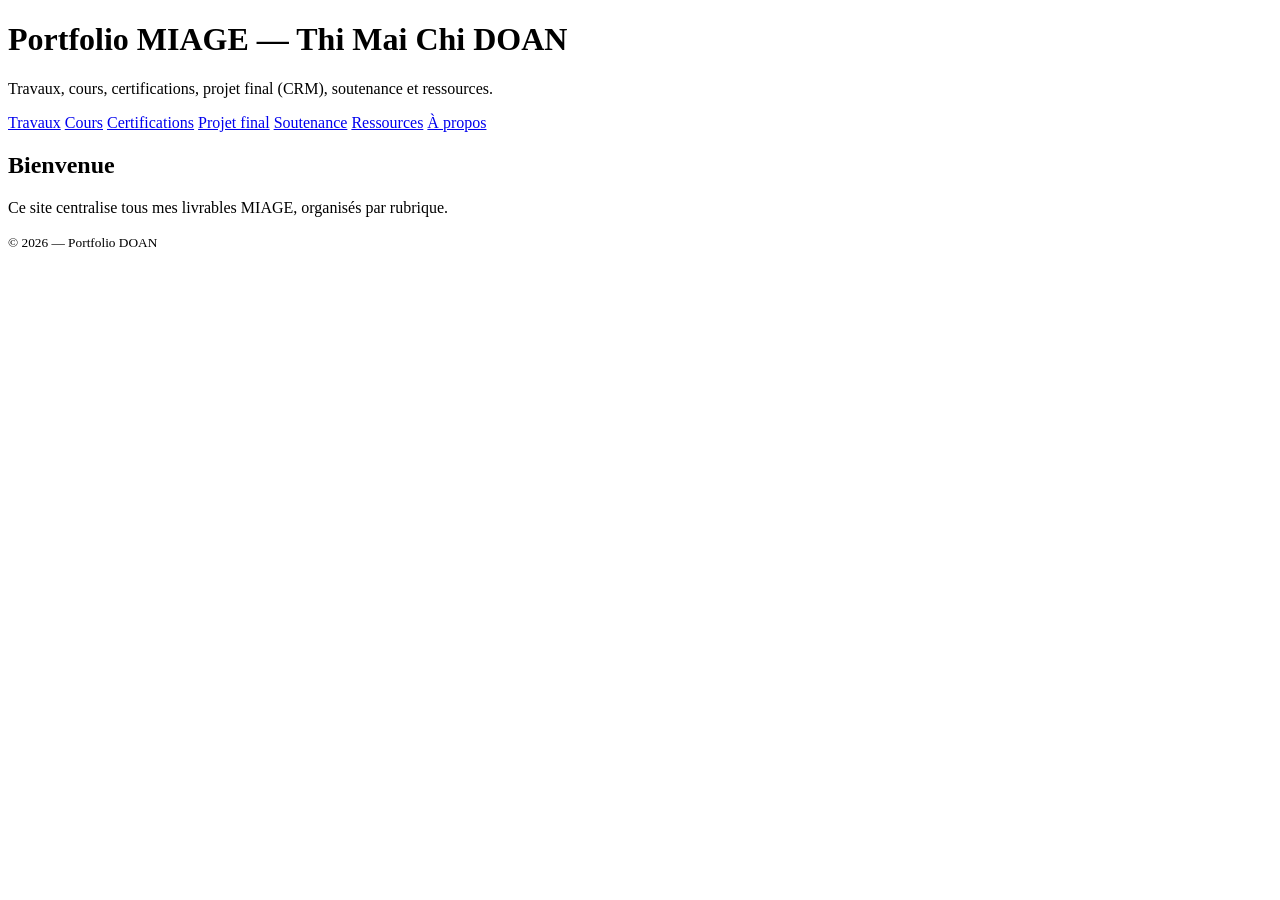
==== a-propos/index.html @ e4753eb4 "Initialisation portfolio : structure + pages" ====
<!doctype html>
<html lang="fr">
<head>
  <meta charset="utf-8" />
  <meta name="viewport" content="width=device-width,initial-scale=1" />
  <title>Portfolio - DOAN</title>
  <link rel="stylesheet" href="styles.css" />
</head>
<body>
  <header class="container">
    <h1>Portfolio MIAGE — Thi Mai Chi DOAN</h1>
    <p>Travaux, cours, certifications, projet final (CRM), soutenance et ressources.</p>
    <nav class="nav">
      <a href="travaux/index.html">Travaux</a>
      <a href="cours/index.html">Cours</a>
      <a href="certifications/index.html">Certifications</a>
      <a href="projet-final/index.html">Projet final</a>
      <a href="soutenance/index.html">Soutenance</a>
      <a href="ressources/index.html">Ressources</a>
      <a href="a-propos/index.html">À propos</a>
    </nav>
  </header>

  <main class="container">
    <section class="card">
      <h2>Bienvenue</h2>
      <p>Ce site centralise tous mes livrables MIAGE, organisés par rubrique.</p>
    </section>
  </main>

  <footer class="container footer">
    <small>© <span id="y"></span> — Portfolio DOAN</small>
  </footer>

  <script>
    document.getElementById("y").textContent = new Date().getFullYear();
  </script>
</body>
</html>
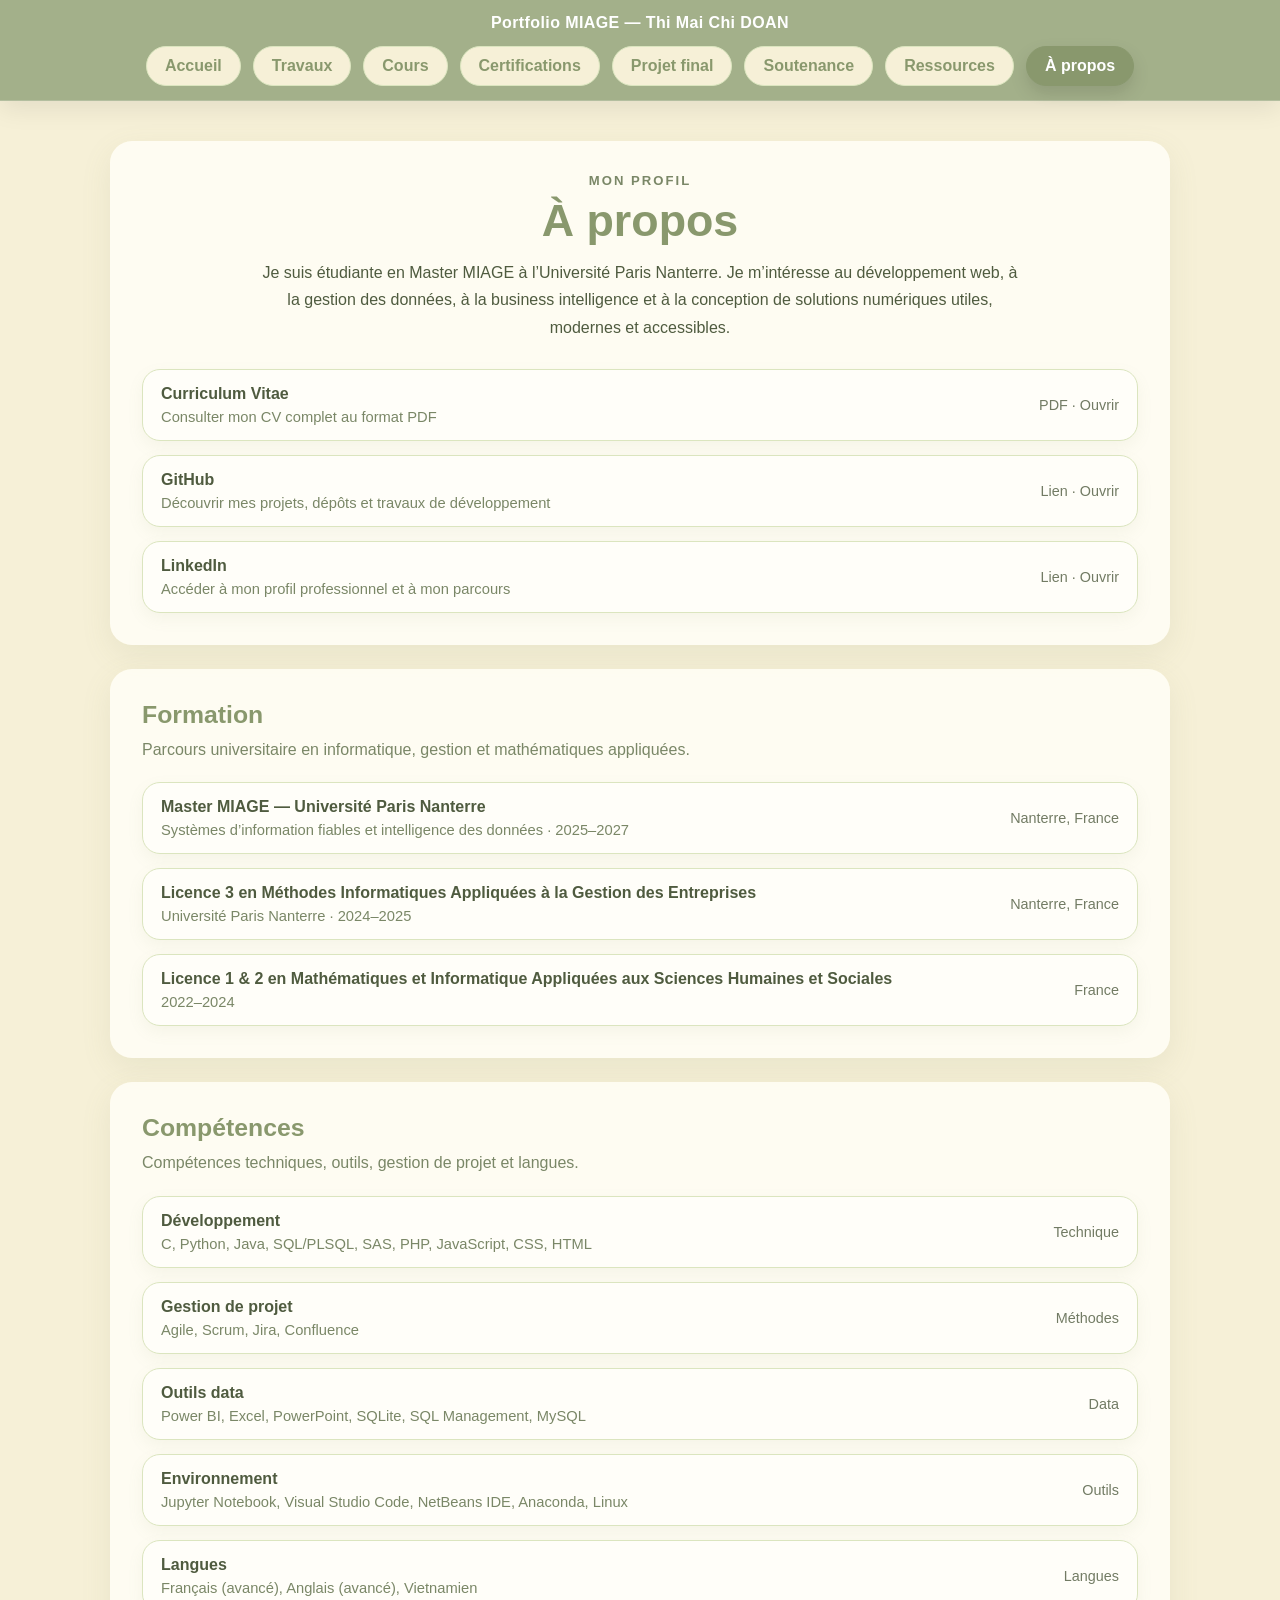
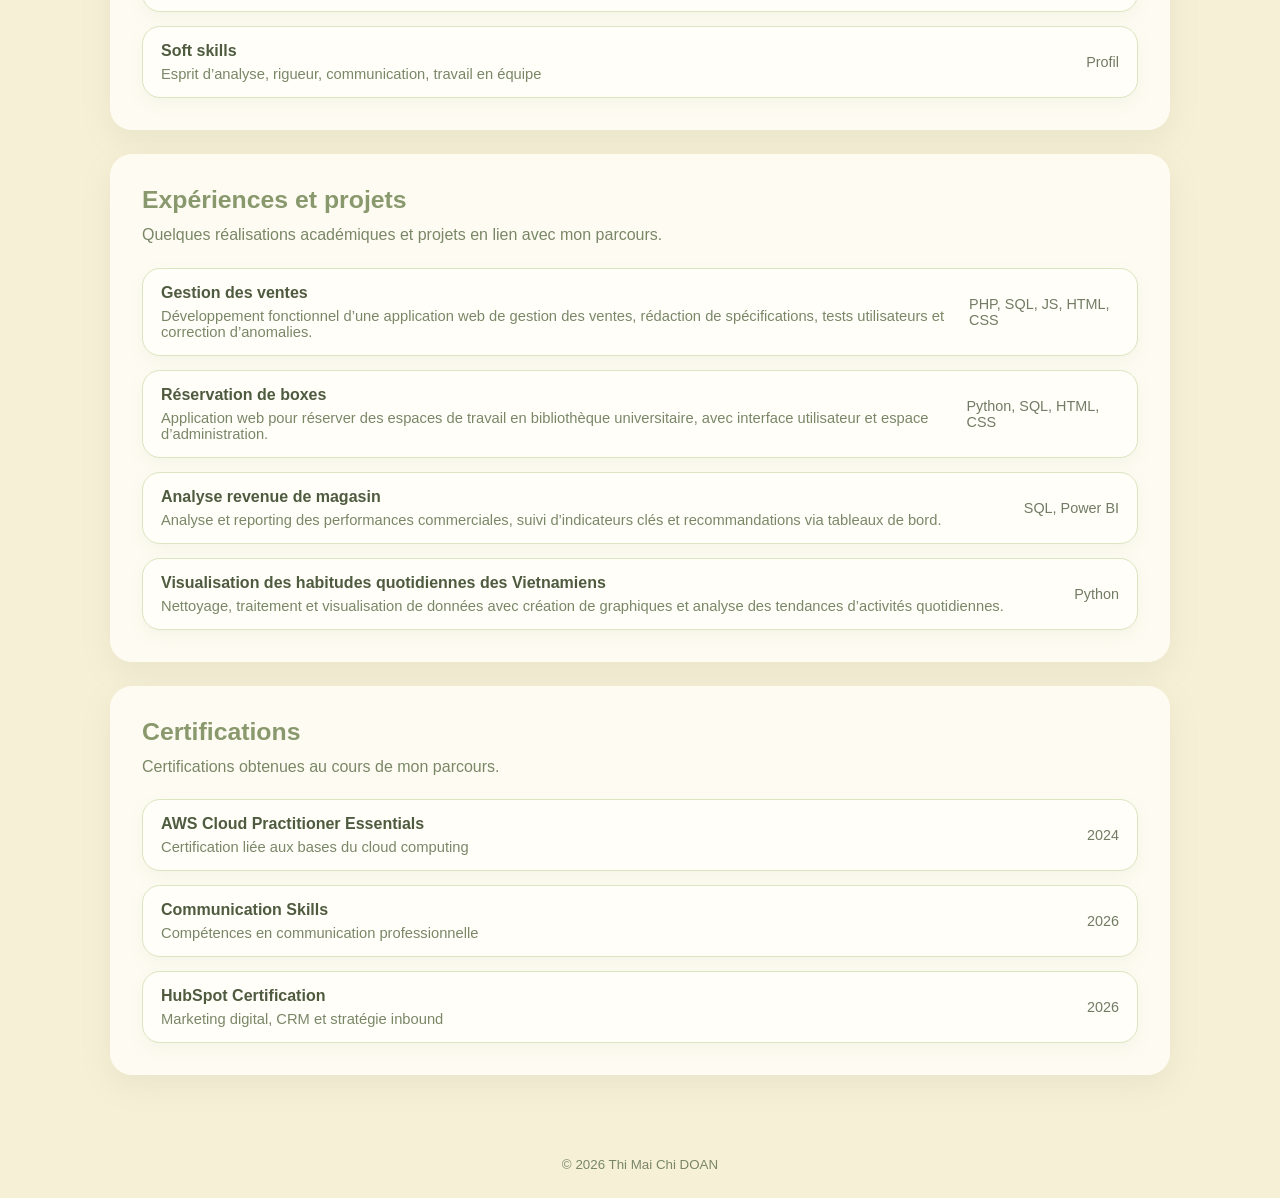
==== commit f09b3477: "maj des page" ====
--- a/a-propos/index.html
+++ b/a-propos/index.html
@@ -3,37 +3,285 @@
 <head>
   <meta charset="utf-8" />
   <meta name="viewport" content="width=device-width,initial-scale=1" />
-  <title>Portfolio - DOAN</title>
-  <link rel="stylesheet" href="styles.css" />
+  <title>À propos - Portfolio DOAN</title>
+  <link rel="stylesheet" href="../styles.css" />
 </head>
+
 <body>
-  <header class="container">
-    <h1>Portfolio MIAGE — Thi Mai Chi DOAN</h1>
-    <p>Travaux, cours, certifications, projet final (CRM), soutenance et ressources.</p>
-    <nav class="nav">
-      <a href="travaux/index.html">Travaux</a>
-      <a href="cours/index.html">Cours</a>
-      <a href="certifications/index.html">Certifications</a>
-      <a href="projet-final/index.html">Projet final</a>
-      <a href="soutenance/index.html">Soutenance</a>
-      <a href="ressources/index.html">Ressources</a>
-      <a href="a-propos/index.html">À propos</a>
-    </nav>
+
+  <!-- ===== HEADER ===== -->
+  <header class="topbar">
+    <div class="container bar-content">
+
+      <div class="logo">
+        Portfolio MIAGE — Thi Mai Chi DOAN
+      </div>
+
+      <nav class="nav">
+        <a href="../index.html" class="btn">Accueil</a>
+        <a href="../travaux/index.html" class="btn">Travaux</a>
+        <a href="../cours/index.html" class="btn">Cours</a>
+        <a href="../certifications/index.html" class="btn">Certifications</a>
+        <a href="../projet-final/index.html" class="btn">Projet final</a>
+        <a href="../soutenance/index.html" class="btn">Soutenance</a>
+        <a href="../ressources/index.html" class="btn">Ressources</a>
+        <a href="index.html" class="btn active">À propos</a>
+      </nav>
+
+    </div>
   </header>
 
+  <!-- ===== CONTENU ===== -->
   <main class="container">
-    <section class="card">
-      <h2>Bienvenue</h2>
-      <p>Ce site centralise tous mes livrables MIAGE, organisés par rubrique.</p>
-    </section>
+
+    <section class="card travaux-card">
+      <p class="section-kicker">Mon profil</p>
+      <h1 class="page-title">À propos</h1>
+      <p class="page-intro">
+        Je suis étudiante en Master MIAGE à l’Université Paris Nanterre.
+        Je m’intéresse au développement web, à la gestion des données,
+        à la business intelligence et à la conception de solutions numériques
+        utiles, modernes et accessibles.
+      </p>
+
+      <ul class="list travaux-list">
+        <li class="item">
+          <a class="file" href="CV.pdf" target="_blank" rel="noopener">
+            <span>
+              <span class="file-title">Curriculum Vitae</span>
+              <span class="file-desc">Consulter mon CV complet au format PDF</span>
+            </span>
+            <span class="file-meta">PDF · Ouvrir</span>
+          </a>
+        </li>
+
+        <li class="item">
+          <a class="file" href="https://github.com/thimaichidoan" target="_blank" rel="noopener">
+            <span>
+              <span class="file-title">GitHub</span>
+              <span class="file-desc">Découvrir mes projets, dépôts et travaux de développement</span>
+            </span>
+            <span class="file-meta">Lien · Ouvrir</span>
+          </a>
+        </li>
+
+        <li class="item">
+          <a class="file" href="https://www.linkedin.com/in/mcd247" target="_blank" rel="noopener">
+            <span>
+              <span class="file-title">LinkedIn</span>
+              <span class="file-desc">Accéder à mon profil professionnel et à mon parcours</span>
+            </span>
+            <span class="file-meta">Lien · Ouvrir</span>
+          </a>
+        </li>
+      </ul>
+    </section>
+
+    <section class="card cours-card">
+      <div class="cours-head">
+        <h2>Formation</h2>
+        <p class="muted">Parcours universitaire en informatique, gestion et mathématiques appliquées.</p>
+      </div>
+
+      <ul class="list">
+        <li class="item">
+          <div class="file">
+            <span>
+              <span class="file-title">Master MIAGE — Université Paris Nanterre</span>
+              <span class="file-desc">Systèmes d’information fiables et intelligence des données · 2025–2027</span>
+            </span>
+            <span class="file-meta">Nanterre, France</span>
+          </div>
+        </li>
+
+        <li class="item">
+          <div class="file">
+            <span>
+              <span class="file-title">Licence 3 en Méthodes Informatiques Appliquées à la Gestion des Entreprises</span>
+              <span class="file-desc">Université Paris Nanterre · 2024–2025</span>
+            </span>
+            <span class="file-meta">Nanterre, France</span>
+          </div>
+        </li>
+
+        <li class="item">
+          <div class="file">
+            <span>
+              <span class="file-title">Licence 1 &amp; 2 en Mathématiques et Informatique Appliquées aux Sciences Humaines et Sociales</span>
+              <span class="file-desc">2022–2024</span>
+            </span>
+            <span class="file-meta">France</span>
+          </div>
+        </li>
+      </ul>
+    </section>
+
+    <section class="card cours-card">
+      <div class="cours-head">
+        <h2>Compétences</h2>
+        <p class="muted">Compétences techniques, outils, gestion de projet et langues.</p>
+      </div>
+
+      <ul class="list">
+        <li class="item">
+          <div class="file">
+            <span>
+              <span class="file-title">Développement</span>
+              <span class="file-desc">C, Python, Java, SQL/PLSQL, SAS, PHP, JavaScript, CSS, HTML</span>
+            </span>
+            <span class="file-meta">Technique</span>
+          </div>
+        </li>
+
+        <li class="item">
+          <div class="file">
+            <span>
+              <span class="file-title">Gestion de projet</span>
+              <span class="file-desc">Agile, Scrum, Jira, Confluence</span>
+            </span>
+            <span class="file-meta">Méthodes</span>
+          </div>
+        </li>
+
+        <li class="item">
+          <div class="file">
+            <span>
+              <span class="file-title">Outils data</span>
+              <span class="file-desc">Power BI, Excel, PowerPoint, SQLite, SQL Management, MySQL</span>
+            </span>
+            <span class="file-meta">Data</span>
+          </div>
+        </li>
+
+        <li class="item">
+          <div class="file">
+            <span>
+              <span class="file-title">Environnement</span>
+              <span class="file-desc">Jupyter Notebook, Visual Studio Code, NetBeans IDE, Anaconda, Linux</span>
+            </span>
+            <span class="file-meta">Outils</span>
+          </div>
+        </li>
+
+        <li class="item">
+          <div class="file">
+            <span>
+              <span class="file-title">Langues</span>
+              <span class="file-desc">Français (avancé), Anglais (avancé), Vietnamien</span>
+            </span>
+            <span class="file-meta">Langues</span>
+          </div>
+        </li>
+
+        <li class="item">
+          <div class="file">
+            <span>
+              <span class="file-title">Soft skills</span>
+              <span class="file-desc">Esprit d’analyse, rigueur, communication, travail en équipe</span>
+            </span>
+            <span class="file-meta">Profil</span>
+          </div>
+        </li>
+      </ul>
+    </section>
+
+    <section class="card cours-card">
+      <div class="cours-head">
+        <h2>Expériences et projets</h2>
+        <p class="muted">Quelques réalisations académiques et projets en lien avec mon parcours.</p>
+      </div>
+
+      <ul class="list">
+        <li class="item">
+          <div class="file">
+            <span>
+              <span class="file-title">Gestion des ventes</span>
+              <span class="file-desc">Développement fonctionnel d’une application web de gestion des ventes, rédaction de spécifications, tests utilisateurs et correction d’anomalies.</span>
+            </span>
+            <span class="file-meta">PHP, SQL, JS, HTML, CSS</span>
+          </div>
+        </li>
+
+        <li class="item">
+          <div class="file">
+            <span>
+              <span class="file-title">Réservation de boxes</span>
+              <span class="file-desc">Application web pour réserver des espaces de travail en bibliothèque universitaire, avec interface utilisateur et espace d’administration.</span>
+            </span>
+            <span class="file-meta">Python, SQL, HTML, CSS</span>
+          </div>
+        </li>
+
+        <li class="item">
+          <div class="file">
+            <span>
+              <span class="file-title">Analyse revenue de magasin</span>
+              <span class="file-desc">Analyse et reporting des performances commerciales, suivi d’indicateurs clés et recommandations via tableaux de bord.</span>
+            </span>
+            <span class="file-meta">SQL, Power BI</span>
+          </div>
+        </li>
+
+        <li class="item">
+          <div class="file">
+            <span>
+              <span class="file-title">Visualisation des habitudes quotidiennes des Vietnamiens</span>
+              <span class="file-desc">Nettoyage, traitement et visualisation de données avec création de graphiques et analyse des tendances d’activités quotidiennes.</span>
+            </span>
+            <span class="file-meta">Python</span>
+          </div>
+        </li>
+      </ul>
+    </section>
+
+    <section class="card cours-card">
+      <div class="cours-head">
+        <h2>Certifications</h2>
+        <p class="muted">Certifications obtenues au cours de mon parcours.</p>
+      </div>
+
+      <ul class="list">
+        <li class="item">
+          <div class="file">
+            <span>
+              <span class="file-title">AWS Cloud Practitioner Essentials</span>
+              <span class="file-desc">Certification liée aux bases du cloud computing</span>
+            </span>
+            <span class="file-meta">2024</span>
+          </div>
+        </li>
+
+        <li class="item">
+          <div class="file">
+            <span>
+              <span class="file-title">Communication Skills</span>
+              <span class="file-desc">Compétences en communication professionnelle</span>
+            </span>
+            <span class="file-meta">2026</span>
+          </div>
+        </li>
+
+        <li class="item">
+          <div class="file">
+            <span>
+              <span class="file-title">HubSpot Certification</span>
+              <span class="file-desc">Marketing digital, CRM et stratégie inbound</span>
+            </span>
+            <span class="file-meta">2026</span>
+          </div>
+        </li>
+      </ul>
+    </section>
+
   </main>
 
   <footer class="container footer">
-    <small>© <span id="y"></span> — Portfolio DOAN</small>
+    <small>© <span id="y"></span> Thi Mai Chi DOAN</small>
   </footer>
 
   <script>
     document.getElementById("y").textContent = new Date().getFullYear();
   </script>
+
 </body>
-</html>
+</html>
--- a/styles.css
+++ b/styles.css
@@ -0,0 +1,944 @@
+:root{
+  --bg: #F6F0D7;
+  --card: rgba(255, 253, 244, 0.94);
+  --text: #4f5b3f;
+  --muted: #7a8767;
+  --border: #dbe5bf;
+  --shadow: 0 10px 30px rgba(137, 152, 109, 0.12);
+  --primary: #9CAB84;
+  --secondary: #C5D89D;
+  --accent: #89986D;
+}
+
+*{
+  box-sizing:border-box;
+}
+
+html, body{
+  margin:0;
+  padding:0;
+  font-family:"Segoe UI", Arial, sans-serif;
+  color:var(--text);
+  background:var(--bg);
+  scroll-behavior:smooth;
+}
+
+img{
+  max-width:100%;
+  display:block;
+}
+
+.container{
+  max-width:1100px;
+  margin:0 auto;
+  padding:20px;
+}
+
+
+
+.cover{
+  position:relative;
+  min-height:350px;
+  padding:12px 20px 90px;
+  display:flex;
+  align-items:center;
+  justify-content:center;
+  background:
+    linear-gradient(rgba(0,0,0,0.35), rgba(0,0,0,0.35)),
+    url("pic.jpg") center/cover no-repeat;
+  overflow:visible;
+}
+
+.cover::before{
+  content:"";
+  position:absolute;
+  inset:0;
+  background:rgba(255,255,255,0.08);
+}
+
+/* ===== MENU SUR LE COVER ===== */
+.cover-nav{
+  position:absolute;
+  top:10px;
+  left:50%;
+  transform:translateX(-50%);
+  width:calc(100% - 40px);
+  max-width:1100px;
+  display:flex;
+  justify-content:center;
+  align-items:center;
+  gap:10px;
+  flex-wrap:wrap;
+  z-index:2;
+}
+
+.cover-link{
+  padding:9px 14px;
+  font-size:13px;
+  border-radius:999px;
+  white-space:nowrap;
+  color:#fff;
+  text-decoration:none;
+  background:rgba(255,255,255,0.18);
+  border:1px solid rgba(255,255,255,0.35);
+  backdrop-filter:blur(8px);
+  -webkit-backdrop-filter:blur(8px);
+  transition:all 0.3s ease;
+  font-weight:600;
+  letter-spacing:0.2px;
+}
+
+.cover-link:hover{
+  background:#ffffff;
+  color:var(--accent);
+  border-color:#ffffff;
+  transform:translateY(-3px) scale(1.04);
+  box-shadow:0 12px 25px rgba(0,0,0,0.12);
+}
+
+.cover-link.active{
+  background:#ffffff;
+  color:var(--accent);
+  border-color:#ffffff;
+  box-shadow:0 10px 20px rgba(0,0,0,0.10);
+}
+
+.cover-link:focus-visible,
+.hero-btn:focus-visible,
+.file:focus-visible{
+  outline:3px solid rgba(255,255,255,0.95);
+  outline-offset:3px;
+}
+
+/* ===== COVER CONTENT ===== */
+.cover-content{
+  position:relative;
+  z-index:2;
+  width:100%;
+  max-width:900px;
+  margin:90px auto 0;
+  text-align:center;
+  display:flex;
+  flex-direction:column;
+  align-items:center;
+  animation:fadeUp 0.7s ease both;
+}
+
+.cover-subtitle{
+  margin:0 0 4px;
+  color:#fff;
+  font-size:0.88rem;
+  font-weight:600;
+  letter-spacing:2px;
+  text-transform:uppercase;
+  text-shadow:0 2px 10px rgba(0,0,0,0.08);
+}
+
+.cover-title{
+  margin:0;
+  color:#fff;
+  font-size:clamp(2.2rem, 5vw, 4rem);
+  font-weight:700;
+  line-height:1.02;
+  text-align:center;
+  text-shadow:0 8px 24px rgba(0,0,0,0.12);
+  transform: translateY(-60px); /* 👈 thêm dòng này */
+}
+
+.cover-image-wrap{
+  position:absolute;
+  left:50%;
+  bottom:0;
+  transform:translate(-50%, 90%);
+  width:250px;
+  height:250px;
+  border-radius:50%;
+  background:rgba(255,255,255,0.9);
+  display:flex;
+  align-items:center;
+  justify-content:center;
+  box-shadow:0 18px 40px rgba(0,0,0,0.10);
+  border:5px solid rgba(255,255,255,0.7);
+  overflow:hidden;
+  z-index:5;
+  margin:0;
+}
+
+.cover-image{
+  width:100%;
+  height:100%;
+  object-fit:cover;
+  margin:0 auto;
+}
+
+/* ===== CARD ===== */
+.card{
+  border-radius:22px;
+  background:var(--card);
+  box-shadow:var(--shadow);
+  padding:32px;
+  transition:transform 0.28s ease, box-shadow 0.28s ease, background 0.28s ease;
+}
+
+.intro-card{
+  margin-top:140px;
+  position:relative;
+  z-index:3;
+  text-align:center;
+  animation:fadeUp 0.9s ease both;
+}
+
+.intro-card h2{
+  margin-top:0;
+  margin-bottom:12px;
+  color:var(--accent);
+  font-size:1.8rem;
+}
+
+.intro-card p{
+  max-width:820px;
+  margin:0 auto;
+  line-height:1.7;
+}
+
+/* ===== BUTTONS ===== */
+.hero-buttons{
+  margin-top:24px;
+  display:flex;
+  justify-content:center;
+  gap:14px;
+  flex-wrap:wrap;
+}
+
+.hero-btn{
+  padding:12px 22px;
+  border-radius:999px;
+  text-decoration:none;
+  font-weight:600;
+  transition:all 0.25s ease;
+  display:inline-flex;
+  align-items:center;
+  justify-content:center;
+}
+
+.hero-btn.primary{
+  background:var(--primary);
+  color:#fff;
+}
+
+.hero-btn.primary:hover{
+  background:var(--accent);
+  transform:translateY(-2px);
+  box-shadow:0 10px 22px rgba(137,152,109,0.18);
+}
+
+.hero-btn.secondary{
+  background:#fff;
+  color:var(--text);
+  border:1px solid var(--border);
+}
+
+.hero-btn.secondary:hover{
+  background:var(--secondary);
+  color:var(--accent);
+  transform:translateY(-2px);
+  box-shadow:0 10px 22px rgba(137,152,109,0.14);
+}
+
+/* ===== LIST ===== */
+.list{
+  list-style:none;
+  padding:0;
+  margin:20px 0 0;
+  display:grid;
+  gap:14px;
+}
+
+.file{
+  display:flex;
+  justify-content:space-between;
+  align-items:center;
+  padding:15px 18px;
+  border-radius:18px;
+  border:1.5px solid var(--border);
+  background:#fffef9;
+  text-decoration:none;
+  color:var(--text);
+  transition:all .25s ease;
+  box-shadow:0 6px 16px rgba(137,152,109,0.08);
+}
+
+.file:hover{
+  background:#f8f4e8;
+  transform:translateY(-3px);
+}
+
+.file-title{
+  font-weight:600;
+}
+
+.file-meta{
+  opacity:.8;
+  font-size:.9rem;
+}
+
+/* ===== FOOTER ===== */
+.footer{
+  text-align:center;
+  margin-top:40px;
+  padding-bottom:25px;
+}
+
+.footer small{
+  color:var(--muted);
+}
+
+/* ===== CERTIFICATIONS ===== */
+.cert-grid{
+  display:grid;
+  grid-template-columns:repeat(auto-fit, minmax(280px, 1fr));
+  gap:30px;
+}
+
+.cert-card{
+  border-radius:20px;
+  overflow:hidden;
+  background:#fffef8;
+  border:1.5px solid var(--border);
+  box-shadow:0 8px 22px rgba(137,152,109,0.10);
+  transition:transform 0.28s ease, box-shadow 0.28s ease;
+}
+
+.cert-card:hover{
+  transform:translateY(-6px);
+  box-shadow:0 14px 30px rgba(137,152,109,0.16);
+}
+
+.cert-image{
+  position:relative;
+  height:180px;
+  overflow:hidden;
+  background:#f4efd8;
+}
+
+.cert-image img{
+  width:100%;
+  height:100%;
+  object-fit:cover;
+  transition:transform 0.35s ease;
+}
+
+.cert-card:hover img{
+  transform:scale(1.06);
+}
+
+.overlay{
+  position:absolute;
+  bottom:0;
+  width:100%;
+  padding:10px;
+  background:rgba(156,171,132,0.88);
+  color:#fff;
+  text-align:center;
+  font-size:0.9rem;
+  opacity:0;
+  transition:opacity 0.25s ease;
+}
+
+.cert-card:hover .overlay{
+  opacity:1;
+}
+
+.cert-content{
+  padding:18px;
+  background:#fffef8;
+}
+
+.cert-content h3{
+  margin:0 0 5px;
+  font-size:1.08rem;
+  color:var(--accent);
+}
+
+.cert-meta{
+  display:block;
+  font-size:0.85rem;
+  color:var(--muted);
+  margin-bottom:10px;
+}
+
+.cert-content p{
+  font-size:0.95rem;
+  color:var(--text);
+  line-height:1.5;
+}
+
+/* ===== ANIMATION ===== */
+@keyframes fadeUp{
+  from{
+    opacity:0;
+    transform:translateY(18px);
+  }
+  to{
+    opacity:1;
+    transform:translateY(0);
+  }
+}
+
+/* ===== RESPONSIVE ===== */
+@media (max-width: 900px){
+  .cover{
+    min-height:430px;
+    padding-bottom:50px;
+  }
+
+  .cover-content{
+    margin-top:82px;
+  }
+
+  .cover-link{
+    font-size:13px;
+    padding:9px 13px;
+  }
+
+  .cover-image-wrap{
+    width:220px;
+    height:220px;
+  }
+}
+
+@media (max-width: 640px){
+  .cover{
+    min-height:450px;
+    padding:16px 14px 44px;
+  }
+
+  .cover-nav{
+    width:calc(100% - 20px);
+    gap:8px;
+    top:12px;
+  }
+
+  .cover-link{
+    font-size:12px;
+    padding:8px 11px;
+  }
+
+  .cover-content{
+    margin-top:116px;
+  }
+
+  .cover-title{
+    font-size:clamp(2rem, 9vw, 3rem);
+  }
+
+  .cover-subtitle{
+    font-size:0.9rem;
+    letter-spacing:1.5px;
+  }
+
+  .cover-image-wrap{
+    width:180px;
+    height:180px;
+    margin-top:20px;
+  }
+
+  .card{
+    padding:22px;
+  }
+
+  .intro-card{
+    margin-top:-20px;
+  }
+
+  .intro-card h2{
+    font-size:1.45rem;
+  }
+
+  .file{
+    flex-direction:column;
+    align-items:flex-start;
+    gap:6px;
+  }
+}
+
+.travaux-card{
+  margin-top: 20px;
+  text-align: center;
+}
+
+.section-kicker{
+  margin: 0 0 8px;
+  color: var(--muted);
+  text-transform: uppercase;
+  letter-spacing: 2px;
+  font-size: 0.82rem;
+  font-weight: 700;
+}
+
+.page-title{
+  margin: 0 0 14px;
+  color: var(--accent);
+  font-size: clamp(2rem, 4vw, 2.8rem);
+  line-height: 1.1;
+}
+
+.page-intro{
+  max-width: 760px;
+  margin: 0 auto 28px;
+  color: var(--text);
+  line-height: 1.7;
+  font-size: 1rem;
+}
+
+.travaux-list{
+  margin-top: 26px;
+}
+
+.file-desc{
+  display: block;
+  margin-top: 6px;
+  font-size: 0.92rem;
+  color: var(--muted);
+  font-weight: 400;
+}
+
+.file{
+  align-items: center;
+}
+
+.file > span:first-child{
+  display: flex;
+  flex-direction: column;
+  align-items: flex-start;
+  text-align: left;
+}
+
+@media (max-width: 640px){
+  .travaux-card{
+    text-align: left;
+  }
+
+  .page-title{
+    font-size: 1.8rem;
+  }
+
+  .page-intro{
+    margin-bottom: 22px;
+  }
+}
+
+.bar-content{
+  display:flex;
+  justify-content:space-between;
+  align-items:center;
+  gap:20px;
+  flex-wrap:wrap;
+}
+
+.logo{
+  font-weight:600;
+  color:var(--accent);
+}
+
+.nav{
+  display:flex;
+  gap:10px;
+  flex-wrap:wrap;
+}
+
+.btn{
+  display:inline-flex;
+  align-items:center;
+  justify-content:center;
+  padding:10px 18px;
+  border-radius:999px;
+  text-decoration:none;
+  font-weight:600;
+
+  background:#F6F0D7; /* vàng kem */
+  color:var(--accent);
+  border:1.5px solid var(--border);
+
+  transition:all 0.3s ease;
+}
+
+.btn:hover{
+  background:var(--secondary); /* xanh kem */
+  color:var(--accent);
+  transform:translateY(-2px);
+  box-shadow:0 8px 18px rgba(0,0,0,0.12);
+}
+
+.btn.active{
+  background:#ffffff;
+  color:var(--accent);
+  border-color:#ffffff;
+  box-shadow:0 6px 14px rgba(0,0,0,0.10);
+}
+.topbar{
+  position: sticky;
+  top: 0;
+  z-index: 1000;
+  background: rgba(156, 171, 132, 0.92); /* khác màu nền */
+  backdrop-filter: blur(10px);
+  -webkit-backdrop-filter: blur(10px);
+  border-bottom: 1px solid rgba(255,255,255,0.18);
+  box-shadow: 0 8px 24px rgba(0,0,0,0.08);
+}
+
+.bar-content{
+  display: flex;
+  flex-direction: column; /* để nav nằm giữa trang */
+  align-items: center;
+  justify-content: center;
+  gap: 14px;
+  padding: 14px 20px;
+}
+
+.logo{
+  font-weight: 700;
+  color: #fff;
+  text-align: center;
+  letter-spacing: 0.4px;
+}
+
+.nav{
+  display: flex;
+  justify-content: center; /* căn giữa */
+  align-items: center;
+  gap: 12px;
+  flex-wrap: wrap;
+  width: 100%;
+}
+
+.btn:hover{
+  background: var(--accent);
+  border-color: var(--accent);
+  color: #fff; /* chữ trắng khi hover */
+  transform: translateY(-3px) scale(1.04);
+  box-shadow: 0 10px 22px rgba(0,0,0,0.12);
+}
+
+.btn.active{
+  background: #fff;
+  color: var(--accent);
+  border-color: #fff;
+  box-shadow: 0 8px 18px rgba(0,0,0,0.10);
+}
+
+.btn.active:hover{
+  background: var(--accent);
+  color: #fff;
+  border-color: var(--accent);
+}
+
+@media (max-width: 768px){
+  .bar-content{
+    padding: 12px 14px;
+    gap: 10px;
+  }
+
+  .nav{
+    gap: 8px;
+  }
+
+  .btn{
+    padding: 8px 14px;
+    font-size: 0.92rem;
+  }
+
+  .logo{
+    font-size: 0.95rem;
+  }
+}
+
+.btn{
+  background:#F6F0D7 !important;
+  color:var(--accent) !important;
+  border:1.5px solid var(--border) !important;
+}
+
+.btn:hover{
+  background:var(--accent) !important;
+  color:#fff !important;
+  transform:translateY(-2px);
+  box-shadow:0 8px 18px rgba(0,0,0,0.12);
+}
+
+.btn.active{
+  background:var(--accent) !important;
+  color:#fff !important;
+  border-color:var(--accent) !important;
+  box-shadow:0 8px 18px rgba(0,0,0,0.12);
+}
+
+
+.cours-hero{
+  margin-top:20px;
+  text-align:center;
+}
+
+.cours-card{
+  margin-top:24px;
+}
+
+.cours-head{
+  margin-bottom:18px;
+}
+
+.cours-head h2{
+  margin:0 0 8px;
+  color:var(--accent);
+  font-size:1.55rem;
+}
+
+.muted{
+  margin:0;
+  color:var(--muted);
+  line-height:1.6;
+}
+
+.file > span:first-child{
+  display:flex;
+  flex-direction:column;
+  align-items:flex-start;
+  text-align:left;
+}
+
+.file-desc{
+  display:block;
+  margin-top:6px;
+  font-size:0.92rem;
+  color:var(--muted);
+  font-weight:400;
+}
+
+@media (max-width: 640px){
+  .cours-hero{
+    text-align:left;
+  }
+
+  .cours-head h2{
+    font-size:1.3rem;
+  }
+}
+
+
+
+.certif-hero{
+  margin-top:20px;
+  text-align:center;
+}
+
+.certif-card{
+  margin-top:24px;
+}
+
+.cert-grid{
+  display:grid;
+  grid-template-columns:repeat(auto-fit, minmax(280px, 1fr));
+  gap:30px;
+}
+
+.cert-card{
+  border-radius:20px;
+  overflow:hidden;
+  background:#fffef8;
+  border:1.5px solid var(--border);
+  box-shadow:0 8px 22px rgba(137,152,109,0.10);
+  transition:transform 0.28s ease, box-shadow 0.28s ease;
+}
+
+.cert-card:hover{
+  transform:translateY(-6px);
+  box-shadow:0 14px 30px rgba(137,152,109,0.16);
+}
+
+.cert-image{
+  position:relative;
+  height:220px;
+  overflow:hidden;
+  background:#f4efd8;
+}
+
+.cert-image a{
+  display:block;
+  width:100%;
+  height:100%;
+}
+
+.cert-image img{
+  width:100%;
+  height:100%;
+  object-fit:cover;
+  transition:transform 0.35s ease;
+}
+
+.cert-card:hover .cert-image img{
+  transform:scale(1.05);
+}
+
+.overlay{
+  position:absolute;
+  inset:auto 0 0 0;
+  padding:12px;
+  background:rgba(137,152,109,0.88);
+  color:#fff;
+  text-align:center;
+  font-size:0.92rem;
+  font-weight:600;
+  opacity:0;
+  transition:opacity 0.25s ease;
+}
+
+.cert-card:hover .overlay{
+  opacity:1;
+}
+
+.cert-content{
+  padding:18px;
+  background:#fffef8;
+}
+
+.cert-content h3{
+  margin:0 0 6px;
+  font-size:1.08rem;
+  color:var(--accent);
+}
+
+.cert-meta{
+  display:block;
+  font-size:0.85rem;
+  color:var(--muted);
+  margin-bottom:10px;
+}
+
+.cert-content p{
+  margin:0;
+  font-size:0.95rem;
+  color:var(--text);
+  line-height:1.6;
+}
+
+@media (max-width: 640px){
+  .certif-hero{
+    text-align:left;
+  }
+
+  .cert-image{
+    height:200px;
+  }
+}
+
+.projet-hero{
+  margin-top:20px;
+  text-align:center;
+}
+
+.projet-tags{
+  display:flex;
+  justify-content:center;
+  flex-wrap:wrap;
+  gap:10px;
+  margin-top:24px;
+}
+
+.projet-tag{
+  padding:9px 14px;
+  border-radius:999px;
+  background:#fffef8;
+  border:1.5px solid var(--border);
+  color:var(--accent);
+  font-size:0.9rem;
+  font-weight:600;
+  box-shadow:0 6px 14px rgba(137,152,109,0.06);
+}
+
+.projet-buttons{
+  margin-top:28px;
+  display:flex;
+  justify-content:center;
+  gap:14px;
+  flex-wrap:wrap;
+}
+
+.projet-grid{
+  display:grid;
+  grid-template-columns:repeat(2, minmax(0, 1fr));
+  gap:24px;
+  margin-top:24px;
+  margin-bottom:36px;
+}
+
+.projet-card h2{
+  margin-top:0;
+  margin-bottom:14px;
+  color:var(--accent);
+  font-size:1.5rem;
+}
+
+.projet-stats{
+  display:grid;
+  grid-template-columns:repeat(2, minmax(0, 1fr));
+  gap:14px;
+  margin-top:20px;
+}
+
+.projet-stat{
+  padding:18px;
+  border-radius:18px;
+  background:#fffef8;
+  border:1.5px solid var(--border);
+  box-shadow:0 6px 16px rgba(137,152,109,0.08);
+}
+
+.projet-stat strong{
+  display:block;
+  margin-bottom:6px;
+  color:var(--accent);
+  font-size:1rem;
+}
+
+.projet-stat span{
+  color:var(--muted);
+  font-size:0.92rem;
+}
+
+.projet-list{
+  list-style:none;
+  padding:0;
+  margin:0;
+}
+
+.projet-list li{
+  padding:12px 0;
+  border-bottom:1px solid #e8efd4;
+  color:var(--text);
+  line-height:1.7;
+}
+
+.projet-list li:last-child{
+  border-bottom:none;
+}
+
+@media (max-width: 900px){
+  .projet-grid{
+    grid-template-columns:1fr;
+  }
+}
+
+@media (max-width: 640px){
+  .projet-hero{
+    text-align:left;
+  }
+
+  .projet-tags,
+  .projet-buttons{
+    justify-content:flex-start;
+  }
+
+  .projet-stats{
+    grid-template-columns:1fr;
+  }
+}
